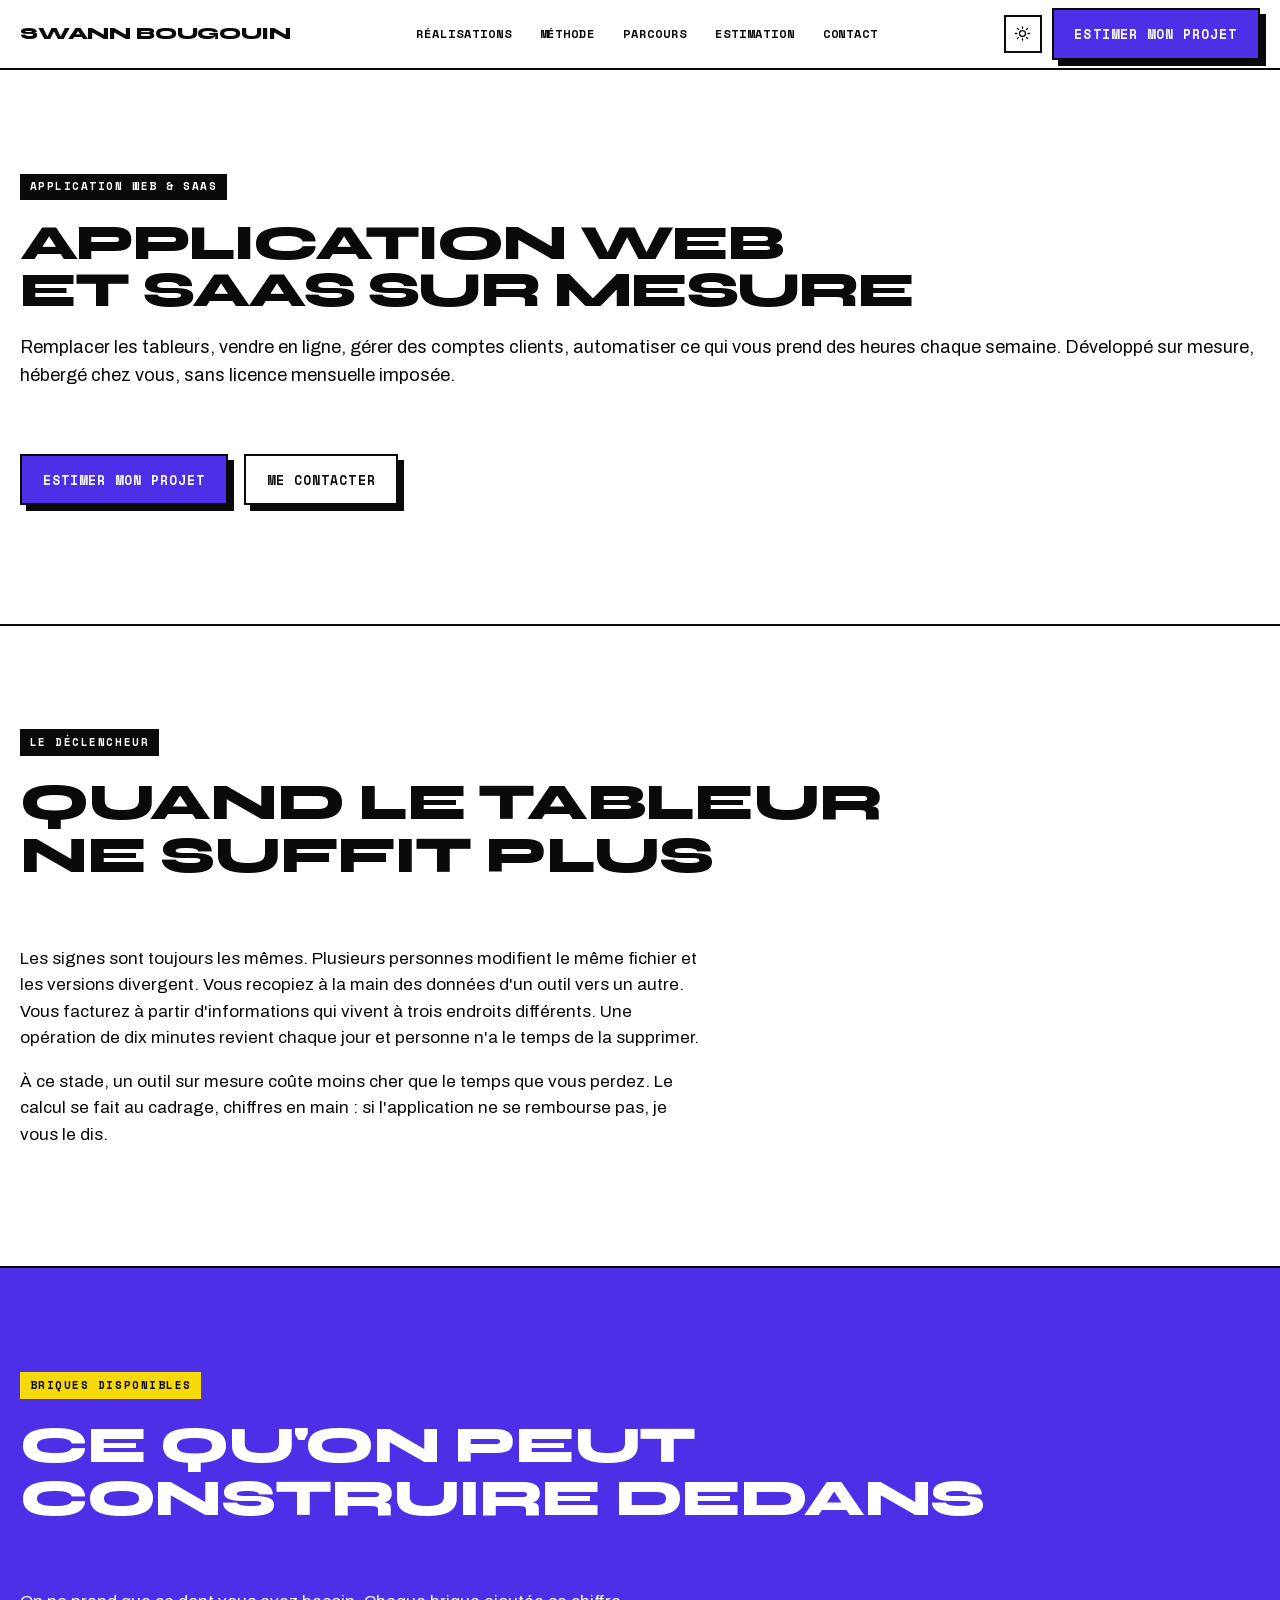
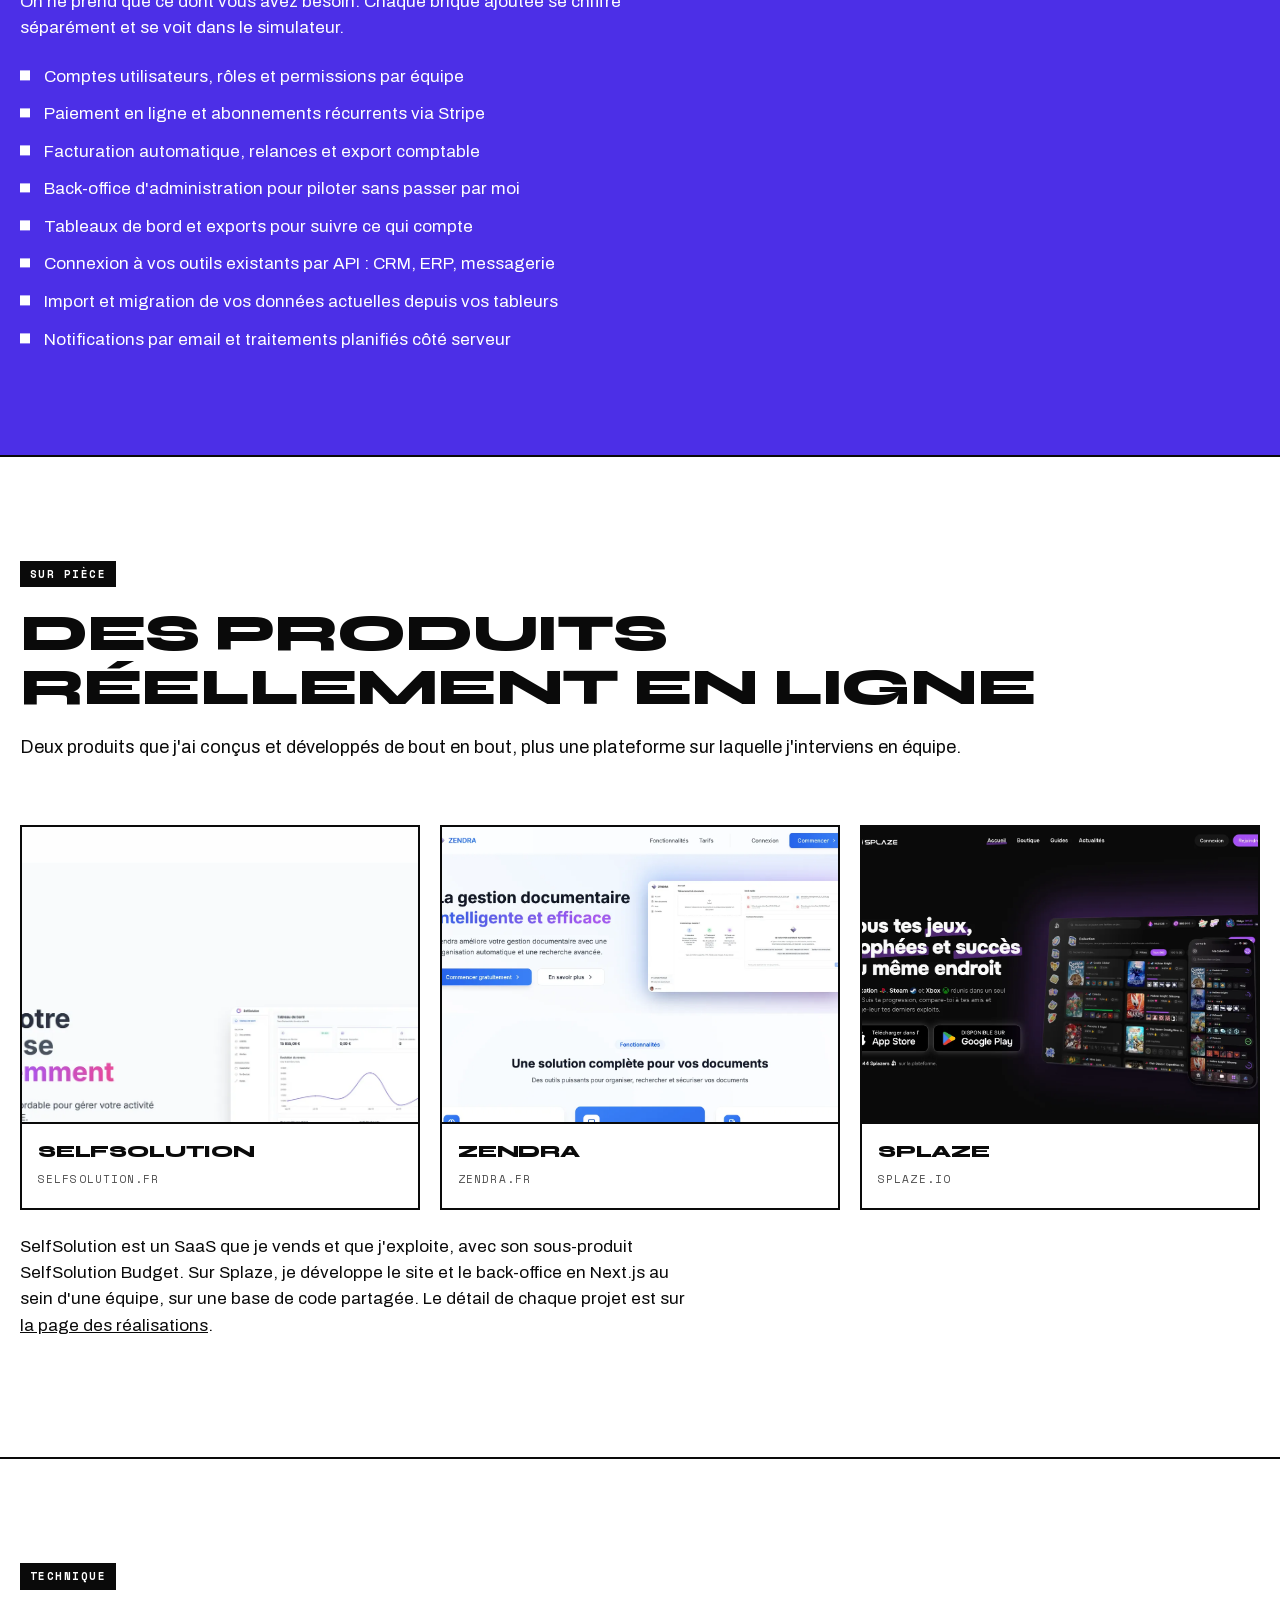
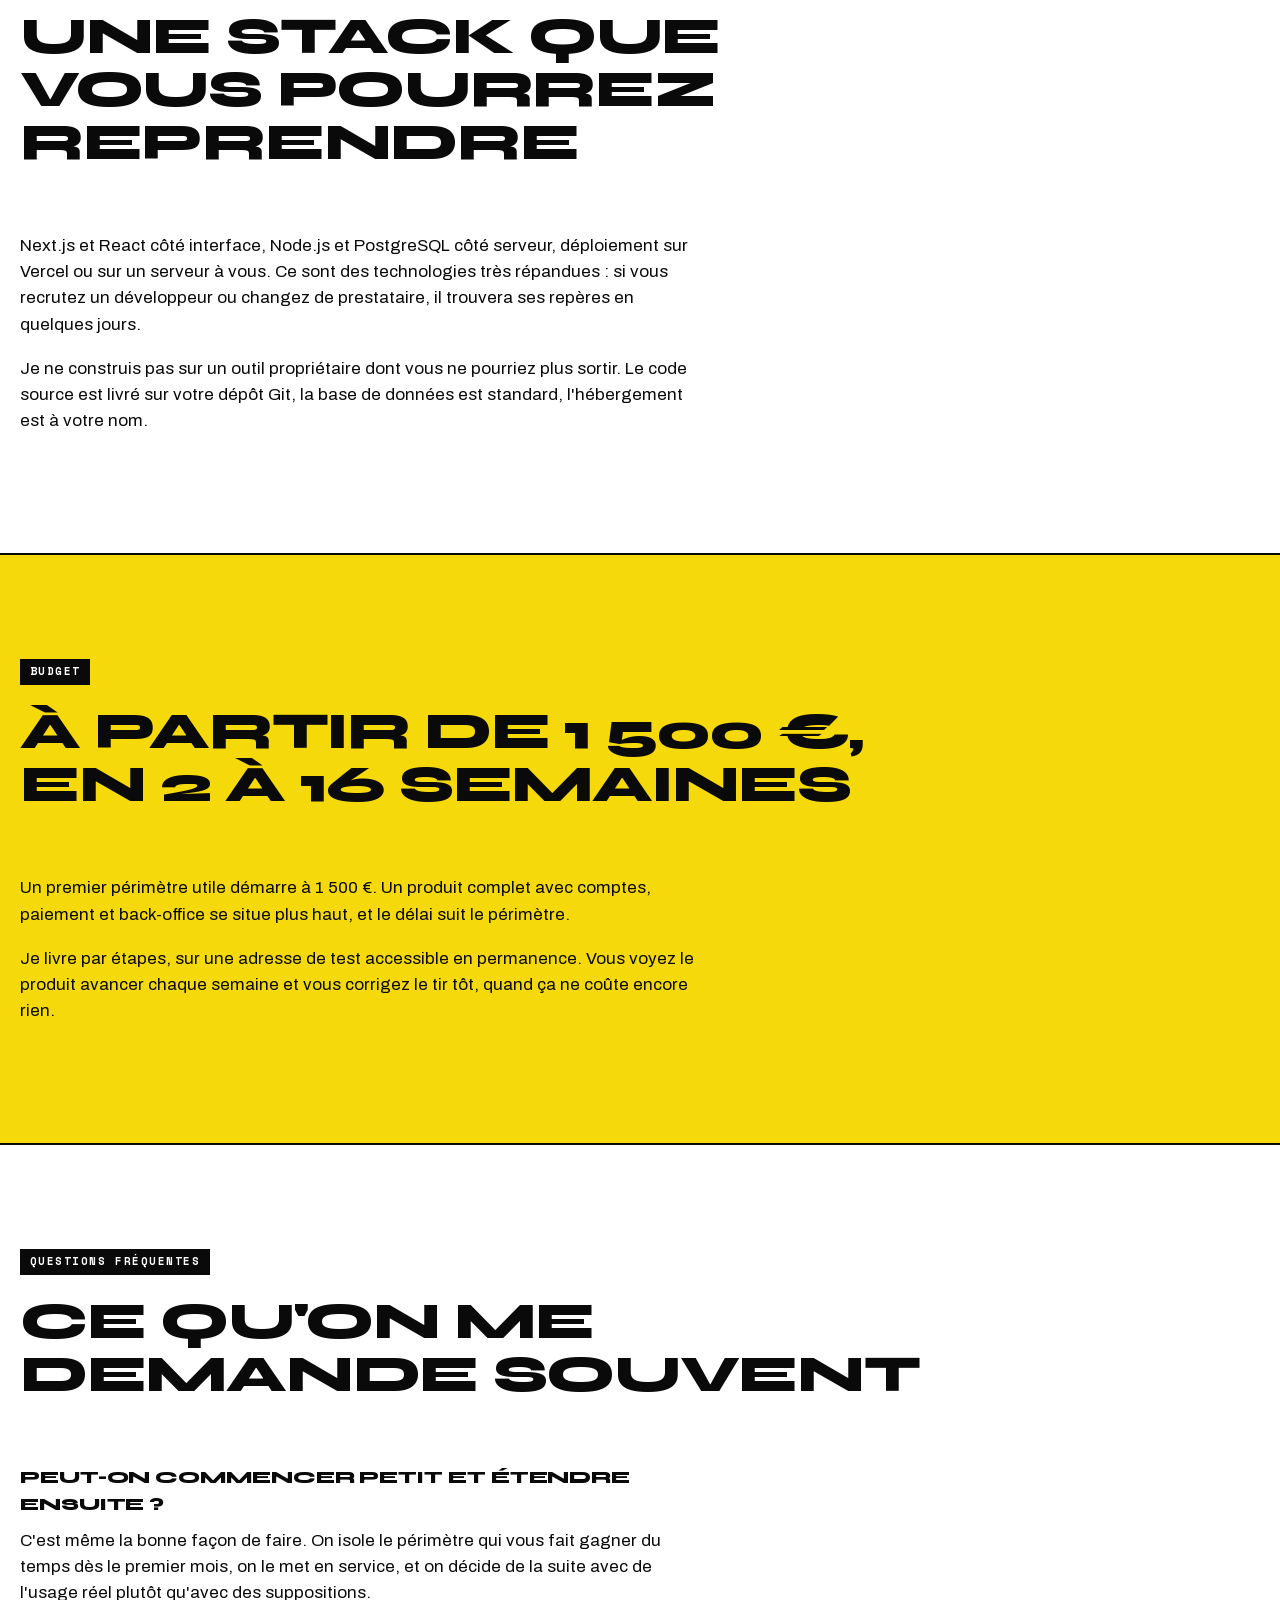
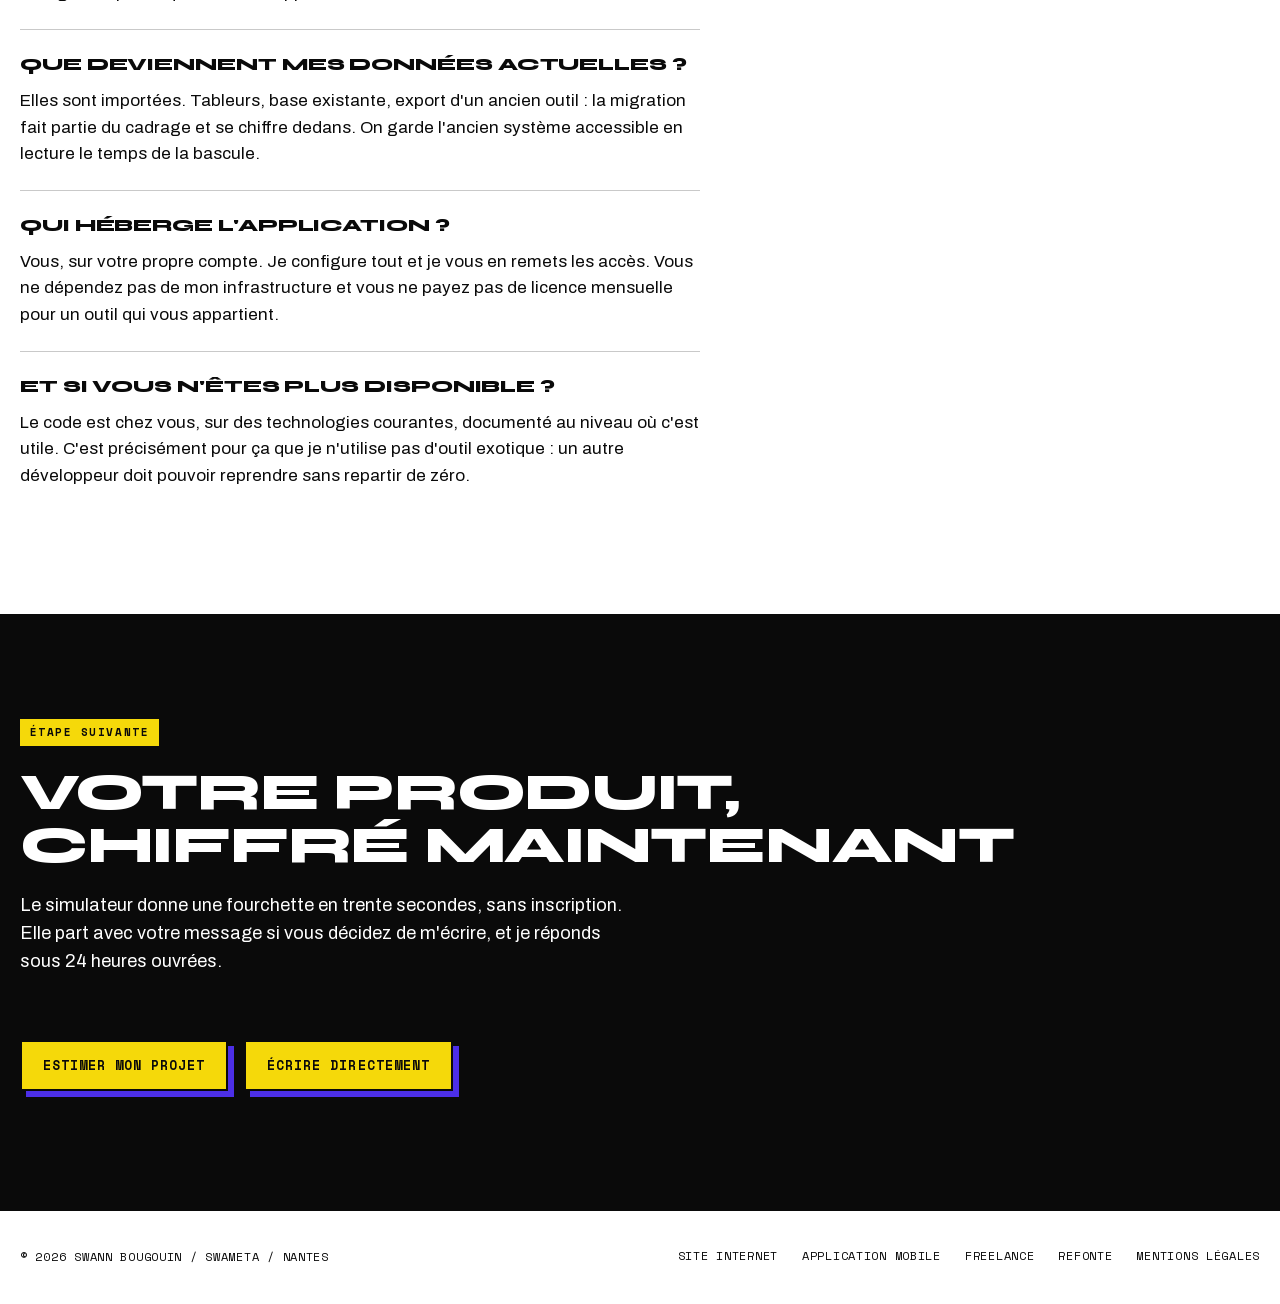
==== creation-application-web-saas.html @ 540d70e3 "Mesure des conversions et pages d'entree par intention Mesure : evenements GA4 sur le simulateur (es" ====
<!DOCTYPE html>
<html lang="fr">
  <head>
<!-- Fichier genere par tools/build-pages.mjs : editez le script, pas ce fichier. -->
    <meta charset="UTF-8" />
    <meta name="viewport" content="width=device-width, initial-scale=1" />
    <title>Création d'application web et SaaS sur mesure | Swann Bougouin</title>
    <meta name="description" content="Développement d'applications web et de produits SaaS sur mesure : comptes clients, paiement, back-office, automatisations. Développeur indépendant à Nantes." />
    <link rel="canonical" href="https://swannbougou.in/creation-application-web-saas.html" />
    <link rel="icon" href="assets/img/logo.png" />
    <link rel="apple-touch-icon" href="assets/img/apple-touch-icon.png" />
    <meta name="theme-color" content="#ffffff" media="(prefers-color-scheme: light)" />
    <meta name="theme-color" content="#0a0a0a" media="(prefers-color-scheme: dark)" />

    <meta property="og:type" content="website" />
    <meta property="og:locale" content="fr_FR" />
    <meta property="og:site_name" content="Swann Bougouin" />
    <meta property="og:title" content="Création d'application web et SaaS sur mesure | Swann Bougouin" />
    <meta property="og:description" content="Développement d'applications web et de produits SaaS sur mesure : comptes clients, paiement, back-office, automatisations. Développeur indépendant à Nantes." />
    <meta property="og:url" content="https://swannbougou.in/creation-application-web-saas.html" />
    <meta property="og:image" content="https://swannbougou.in/assets/img/cover.png" />
    <meta name="twitter:card" content="summary_large_image" />

    <script type="application/ld+json">
      {
        "@context": "https://schema.org",
        "@graph": [
          {
            "@type": "BreadcrumbList",
            "itemListElement": [
              { "@type": "ListItem", "position": 1, "name": "Accueil", "item": "https://swannbougou.in/" },
              { "@type": "ListItem", "position": 2, "name": "Création d'application web et SaaS", "item": "https://swannbougou.in/creation-application-web-saas.html" }
            ]
          },
          {
            "@type": "Service",
            "name": "Développement d'application web et SaaS",
            "description": "Développement d'applications web et de produits SaaS sur mesure : comptes clients, paiement, back-office, automatisations. Développeur indépendant à Nantes.",
            "serviceType": "Développement d'application web",
            "url": "https://swannbougou.in/creation-application-web-saas.html",
            "areaServed": ["France"],
            "provider": {
              "@type": "ProfessionalService",
              "name": "Swameta",
              "alternateName": "Swann Bougouin",
              "url": "https://swannbougou.in/",
              "email": "contact@swameta.fr",
              "telephone": "+33602221182",
              "address": { "@type": "PostalAddress", "addressLocality": "Nantes", "addressCountry": "FR" }
            }
          }
        ]
      }
    </script>

    <script>
      // Applique le theme avant le premier rendu pour eviter le flash.
      (function () {
        try {
          var t = localStorage.getItem("theme");
          if (t === "light" || t === "dark")
            document.documentElement.setAttribute("data-theme", t);
        } catch (e) {}
      })();
    </script>

    <link rel="preload" as="font" type="font/woff2"
      href="assets/fonts/web/syne-400_800.woff2" crossorigin />
    <link rel="preload" as="font" type="font/woff2"
      href="assets/fonts/web/archivo-400_700.woff2" crossorigin />
    <link rel="stylesheet" href="assets/css/style.css" />

    <script async src="https://www.googletagmanager.com/gtag/js?id=G-J2QM7C3N3S"></script>
    <script>
      window.dataLayer = window.dataLayer || [];
      function gtag() { dataLayer.push(arguments); }
      gtag("js", new Date());
      gtag("config", "G-J2QM7C3N3S");
    </script>
  </head>

  <body id="top">
    <a href="#contenu" class="sr">Aller au contenu</a>

    <header class="nav" id="nav">
      <div class="nav-inner">
        <a class="brand" href="/">Swann Bougouin</a>

        <nav aria-label="Principale">
          <ul class="nav-links">
            <li><a href="/#travaux">Réalisations</a></li>
            <li><a href="/#methode">Méthode</a></li>
            <li><a href="/#parcours">Parcours</a></li>
            <li><a href="/#estimation">Estimation</a></li>
            <li><a href="/#contact">Contact</a></li>
          </ul>
        </nav>

        <div class="nav-tools">
          <button class="icon-btn theme-toggle" id="theme-toggle" type="button" aria-label="Changer de thème">
            <svg class="sun" viewBox="0 0 24 24" fill="none" stroke="currentColor" stroke-width="1.8" stroke-linecap="round" aria-hidden="true">
              <circle cx="12" cy="12" r="4.2" />
              <path d="M12 2.6v2.2M12 19.2v2.2M4.2 12H2M22 12h-2.2M6.3 6.3 4.8 4.8M19.2 19.2l-1.5-1.5M17.7 6.3l1.5-1.5M4.8 19.2l1.5-1.5" />
            </svg>
            <svg class="moon" viewBox="0 0 24 24" fill="none" stroke="currentColor" stroke-width="1.8" stroke-linecap="round" stroke-linejoin="round" aria-hidden="true">
              <path d="M20.5 14.3A8.5 8.5 0 1 1 9.7 3.5a6.8 6.8 0 0 0 10.8 10.8Z" />
            </svg>
          </button>
          <a class="btn btn-solid" href="/#estimation">Estimer mon projet</a>
        </div>
      </div>
    </header>

    <main id="contenu">
      <section class="band">
        <div class="shell svc">
          <div class="head" data-reveal>
            <span class="kicker">Application web & SaaS</span>
            <h1>Application web <br class='br-lg' />et SaaS sur mesure</h1>
            <p class="lede">Remplacer les tableurs, vendre en ligne, gérer des comptes clients, automatiser ce qui vous prend des heures chaque semaine. Développé sur mesure, hébergé chez vous, sans licence mensuelle imposée.</p>
          </div>
          <p class="legal-back" data-reveal>
            <a class="btn btn-solid" href="/#estimation">Estimer mon projet</a>
            <a class="btn" href="/#contact">Me contacter</a>
          </p>
        </div>
      </section>

      <section class="band">
        <div class="shell svc">
          <div class="head" data-reveal>
            <span class="kicker">Le déclencheur</span>
            <h2>Quand le tableur <br class='br-lg' />ne suffit plus</h2>
          </div>
          <div data-reveal>
            <p>
              Les signes sont toujours les mêmes. Plusieurs personnes modifient
              le même fichier et les versions divergent. Vous recopiez à la
              main des données d'un outil vers un autre. Vous facturez à partir
              d'informations qui vivent à trois endroits différents. Une
              opération de dix minutes revient chaque jour et personne n'a le
              temps de la supprimer.
            </p>
            <p>
              À ce stade, un outil sur mesure coûte moins cher que le temps que
              vous perdez. Le calcul se fait au cadrage, chiffres en main : si
              l'application ne se rembourse pas, je vous le dis.
            </p>
          </div>
        </div>
      </section>

      <section class="band on-violet">
        <div class="shell svc">
          <div class="head" data-reveal>
            <span class="kicker">Briques disponibles</span>
            <h2>Ce qu'on peut <br class='br-lg' />construire dedans</h2>
          </div>
          <div data-reveal>
            <p>
              On ne prend que ce dont vous avez besoin. Chaque brique ajoutée se
              chiffre séparément et se voit dans le simulateur.
            </p>
            <ul class="marks">
              <li>Comptes utilisateurs, rôles et permissions par équipe</li>
              <li>Paiement en ligne et abonnements récurrents via Stripe</li>
              <li>Facturation automatique, relances et export comptable</li>
              <li>Back-office d'administration pour piloter sans passer par moi</li>
              <li>Tableaux de bord et exports pour suivre ce qui compte</li>
              <li>Connexion à vos outils existants par API : CRM, ERP, messagerie</li>
              <li>Import et migration de vos données actuelles depuis vos tableurs</li>
              <li>Notifications par email et traitements planifiés côté serveur</li>
            </ul>
          </div>
        </div>
      </section>

      <section class="band">
        <div class="shell svc">
          <div class="head" data-reveal>
            <span class="kicker">Sur pièce</span>
            <h2>Des produits <br class='br-lg' />réellement en ligne</h2>
            <p class="lede">Deux produits que j'ai conçus et développés de bout en bout, plus une plateforme sur laquelle j'interviens en équipe.</p>
          </div>
          <div data-reveal>
            <div class="sites">
              <a class="site" href="https://selfsolution.fr/" target="_blank" rel="noopener">
                <img src="assets/img/selfsolution.webp" alt="Page d'accueil de SelfSolution" width="800" height="600" loading="lazy" decoding="async" />
                <div class="site-body"><strong>SelfSolution</strong><span>selfsolution.fr</span></div>
              </a>
              <a class="site" href="https://zendra.fr/" target="_blank" rel="noopener">
                <img src="assets/img/zendra.webp" alt="Page d'accueil de Zendra" width="800" height="600" loading="lazy" decoding="async" />
                <div class="site-body"><strong>Zendra</strong><span>zendra.fr</span></div>
              </a>
              <a class="site" href="https://splaze.io/" target="_blank" rel="noopener">
                <img src="assets/img/splaze.webp" alt="Page d'accueil de Splaze" width="800" height="600" loading="lazy" decoding="async" />
                <div class="site-body"><strong>Splaze</strong><span>splaze.io</span></div>
              </a>
            </div>
            <p style="margin-top:1.5rem">
              SelfSolution est un SaaS que je vends et que j'exploite, avec son
              sous-produit SelfSolution Budget. Sur Splaze, je développe le site
              et le back-office en Next.js au sein d'une équipe, sur une base de
              code partagée. Le détail de chaque projet est sur
              <a href="/#travaux">la page des réalisations</a>.
            </p>
          </div>
        </div>
      </section>

      <section class="band">
        <div class="shell svc">
          <div class="head" data-reveal>
            <span class="kicker">Technique</span>
            <h2>Une stack que <br class='br-lg' />vous pourrez reprendre</h2>
          </div>
          <div data-reveal>
            <p>
              Next.js et React côté interface, Node.js et PostgreSQL côté
              serveur, déploiement sur Vercel ou sur un serveur à vous. Ce sont
              des technologies très répandues : si vous recrutez un développeur
              ou changez de prestataire, il trouvera ses repères en quelques
              jours.
            </p>
            <p>
              Je ne construis pas sur un outil propriétaire dont vous ne pourriez
              plus sortir. Le code source est livré sur votre dépôt Git, la base
              de données est standard, l'hébergement est à votre nom.
            </p>
          </div>
        </div>
      </section>

      <section class="band on-jaune">
        <div class="shell svc">
          <div class="head" data-reveal>
            <span class="kicker">Budget</span>
            <h2>À partir de 1 500 €, <br class='br-lg' />en 2 à 16 semaines</h2>
          </div>
          <div data-reveal>
            <p>
              Un premier périmètre utile démarre à 1 500 €. Un produit complet
              avec comptes, paiement et back-office se situe plus haut, et le
              délai suit le périmètre.
            </p>
            <p>
              Je livre par étapes, sur une adresse de test accessible en
              permanence. Vous voyez le produit avancer chaque semaine et vous
              corrigez le tir tôt, quand ça ne coûte encore rien.
            </p>
          </div>
        </div>
      </section>

      <section class="band">
        <div class="shell svc">
          <div class="head" data-reveal>
            <span class="kicker">Questions fréquentes</span>
            <h2>Ce qu'on me <br class='br-lg' />demande souvent</h2>
          </div>
          <div data-reveal>
            <dl class="faq">
              <div><dt>Peut-on commencer petit et étendre ensuite ?</dt><dd>C'est même la bonne façon de faire. On isole le périmètre qui vous fait gagner du temps dès le premier mois, on le met en service, et on décide de la suite avec de l'usage réel plutôt qu'avec des suppositions.</dd></div>
              <div><dt>Que deviennent mes données actuelles ?</dt><dd>Elles sont importées. Tableurs, base existante, export d'un ancien outil : la migration fait partie du cadrage et se chiffre dedans. On garde l'ancien système accessible en lecture le temps de la bascule.</dd></div>
              <div><dt>Qui héberge l'application ?</dt><dd>Vous, sur votre propre compte. Je configure tout et je vous en remets les accès. Vous ne dépendez pas de mon infrastructure et vous ne payez pas de licence mensuelle pour un outil qui vous appartient.</dd></div>
              <div><dt>Et si vous n'êtes plus disponible ?</dt><dd>Le code est chez vous, sur des technologies courantes, documenté au niveau où c'est utile. C'est précisément pour ça que je n'utilise pas d'outil exotique : un autre développeur doit pouvoir reprendre sans repartir de zéro.</dd></div>
            </dl>
          </div>
        </div>
      </section>

      <section class="band on-ink">
        <div class="shell">
          <div class="head" data-reveal>
            <span class="kicker">Étape suivante</span>
            <h2>Votre produit, <br class='br-lg' />chiffré maintenant</h2>
            <p class="lede">
              Le simulateur donne une fourchette en trente secondes, sans
              inscription. Elle part avec votre message si vous décidez de
              m'écrire, et je réponds sous 24 heures ouvrées.
            </p>
          </div>
          <p class="legal-back">
            <a class="btn btn-solid" href="/#estimation">Estimer mon projet</a>
            <a class="btn" href="/#contact">Écrire directement</a>
          </p>
        </div>
      </section>
    </main>

    <footer class="foot">
      <div class="shell foot-inner">
        <span>&copy; <span id="year">2026</span> Swann Bougouin / Swameta / Nantes</span>
        <nav aria-label="Pied de page">
          <a href="/creation-site-internet-nantes.html">Site internet</a>
          <a href="/developpeur-application-mobile.html">Application mobile</a>
          <a href="/developpeur-web-freelance-nantes.html">Freelance</a>
          <a href="/refonte-site-internet.html">Refonte</a>
          <a href="/mentions-legales.html">Mentions légales</a>
        </nav>
      </div>
    </footer>

    <script src="assets/js/app.js" defer></script>
  </body>
</html>
---- assets/css/style.css ----
/* =================================================================
   Swann Bougouin - feuille de style unique.
   Brutalisme editorial : blocs de couleur pleine largeur, bordures
   franches, ombres portees dures, aucune degradation.
   ================================================================= */

/* ---------- Fontes ---------- */
@font-face {
  font-family: "Syne";
  src: url("../fonts/web/syne-400_800.woff2") format("woff2-variations");
  font-weight: 400 800;
  font-style: normal;
  font-display: swap;
}
@font-face {
  font-family: "Archivo";
  src: url("../fonts/web/archivo-400_700.woff2") format("woff2-variations");
  font-weight: 400 700;
  font-style: normal;
  font-display: swap;
}
@font-face {
  font-family: "Space Mono";
  src: url("../fonts/web/spacemono-400.woff2") format("woff2");
  font-weight: 400;
  font-style: normal;
  font-display: swap;
}
@font-face {
  font-family: "Space Mono";
  src: url("../fonts/web/spacemono-700.woff2") format("woff2");
  font-weight: 700;
  font-style: normal;
  font-display: swap;
}

/* ---------- Jetons ---------- */
:root {
  --display: "Syne", "Arial Black", Impact, sans-serif;
  --body: "Archivo", -apple-system, "Segoe UI", Arial, sans-serif;
  --mono: "Space Mono", ui-monospace, Menlo, monospace;

  --paper: #ffffff;
  --ink: #0a0a0a;
  --muted: #4a4a4a;
  --violet: #4c2fe7;
  --violet-ink: #ffffff;
  --jaune: #f5d90a;
  --jaune-ink: #0a0a0a;

  --rule: 2px;
  --rule-thick: 3px;
  --shell: min(1240px, 100% - 2.5rem);
  --band: clamp(4rem, 8vw, 7rem);
  --drop: 6px;
}

:root[data-theme="dark"],
:root:not([data-theme="light"]) {
  color-scheme: light;
}

@media (prefers-color-scheme: dark) {
  :root:not([data-theme="light"]) {
    --paper: #0a0a0a;
    --ink: #f7f7f5;
    --muted: #a6a6a2;
    --violet: #6d51ff;
    --jaune: #f5d90a;
    color-scheme: dark;
  }
}
:root[data-theme="dark"] {
  --paper: #0a0a0a;
  --ink: #f7f7f5;
  --muted: #a6a6a2;
  --violet: #6d51ff;
  --jaune: #f5d90a;
  color-scheme: dark;
}

/* ---------- Base ---------- */
*, *::before, *::after { box-sizing: border-box; }

html { scroll-behavior: smooth; scroll-padding-top: 5rem; }

body {
  margin: 0;
  background: var(--paper);
  color: var(--ink);
  font-family: var(--body);
  font-size: 1.0625rem;
  line-height: 1.55;
  -webkit-font-smoothing: antialiased;
  overflow-x: hidden;
}

h1, h2, h3 {
  font-family: var(--display);
  font-weight: 800;
  text-transform: uppercase;
  margin: 0;
  letter-spacing: -0.025em;
  line-height: 0.94;
  text-wrap: balance;
}
h1 { font-size: clamp(2.125rem, 0.6rem + 4.2vw, 3.875rem); line-height: 0.94; letter-spacing: -0.035em; }
h2 { font-size: clamp(1.375rem, 0.96rem + 2.96vw, 3.25rem); line-height: 1.02; }
h3 { font-size: clamp(1.375rem, 1.05rem + 1.3vw, 1.875rem); letter-spacing: -0.02em; }

p { margin: 0 0 1rem; }
img { display: block; max-width: 100%; height: auto; }
a { color: inherit; }

::selection { background: var(--jaune); color: #0a0a0a; }

:focus-visible { outline: var(--rule-thick) solid var(--violet); outline-offset: 3px; }

.sr {
  position: absolute; width: 1px; height: 1px;
  margin: -1px; overflow: hidden; clip-path: inset(50%);
}

.shell { width: var(--shell); margin-inline: auto; }
.band { padding-block: var(--band); border-bottom: var(--rule) solid var(--ink); }

/* Blocs de couleur pleine largeur */
.on-violet { background: var(--violet); color: #ffffff; }
.on-violet .kicker { background: var(--jaune); color: #0a0a0a; }
.on-jaune { background: var(--jaune); color: #0a0a0a; }
.on-ink { background: var(--ink); color: var(--paper); }
.on-ink .kicker { background: var(--jaune); color: #0a0a0a; }

.kicker {
  display: inline-block;
  font-family: var(--mono);
  font-weight: 700;
  font-size: 0.6875rem;
  letter-spacing: 0.14em;
  text-transform: uppercase;
  background: var(--ink);
  color: var(--paper);
  padding: 0.3rem 0.6rem;
  margin-bottom: 1.25rem;
}

.lede { max-width: 56ch; font-size: 1.125rem; margin: 1.25rem 0 1rem; }
.head { margin-bottom: clamp(2.5rem, 5vw, 4rem); }

/* ---------- Navigation ---------- */
.nav {
  position: sticky;
  top: 0;
  z-index: 60;
  background: var(--paper);
  border-bottom: var(--rule) solid var(--ink);
}
.nav-inner {
  width: var(--shell);
  margin-inline: auto;
  display: flex;
  align-items: center;
  justify-content: space-between;
  gap: 1.5rem;
  height: 4.25rem;
}
.brand {
  font-family: var(--display);
  font-weight: 800;
  font-size: 1.0625rem;
  text-transform: uppercase;
  letter-spacing: -0.01em;
  text-decoration: none;
}
.nav-links {
  display: flex;
  align-items: center;
  gap: 1.75rem;
  list-style: none;
  margin: 0;
  padding: 0;
  font-family: var(--mono);
  font-size: 0.75rem;
  font-weight: 700;
  letter-spacing: 0.08em;
  text-transform: uppercase;
}
.nav-links a { text-decoration: none; padding-block: 0.35rem; border-bottom: var(--rule) solid transparent; }
.nav-links a:hover { border-bottom-color: var(--violet); }
.nav-tools { display: flex; align-items: center; gap: 0.6rem; }

.icon-btn {
  display: inline-grid;
  place-items: center;
  width: 2.4rem;
  height: 2.4rem;
  background: var(--paper);
  color: inherit;
  border: var(--rule) solid var(--ink);
  cursor: pointer;
  padding: 0;
}
.icon-btn:hover { background: var(--jaune); color: #0a0a0a; }
.icon-btn svg { width: 17px; height: 17px; }
.theme-toggle .moon { display: none; }
@media (prefers-color-scheme: dark) {
  :root:not([data-theme="light"]) .theme-toggle .sun { display: none; }
  :root:not([data-theme="light"]) .theme-toggle .moon { display: block; }
}
:root[data-theme="dark"] .theme-toggle .sun { display: none; }
:root[data-theme="dark"] .theme-toggle .moon { display: block; }
:root[data-theme="light"] .theme-toggle .sun { display: block; }
:root[data-theme="light"] .theme-toggle .moon { display: none; }

.nav-burger { display: none; }
.nav-drawer { display: none; }

@media (max-width: 940px) {
  .nav-links { display: none; }
  /* Le conteneur vide continuerait a consommer un gap dans la barre. */
  .nav-inner > nav { display: none; }
  .nav-burger { display: inline-grid; }
  .nav-drawer {
    display: grid;
    grid-template-columns: minmax(0, 1fr);
    background: var(--paper);
    border-bottom: var(--rule) solid var(--ink);
    max-height: 0;
    overflow: hidden;
    transition: max-height 0.28s ease;
  }
  .nav-drawer[data-open] { max-height: 22rem; }
  .nav-drawer a {
    font-family: var(--display);
    font-weight: 800;
    text-transform: uppercase;
    font-size: 1.5rem;
    text-decoration: none;
    padding: 0.85rem 1.25rem;
    border-top: var(--rule) solid var(--ink);
  }
  .nav-drawer a:hover { background: var(--jaune); color: #0a0a0a; }
}

@media (max-width: 700px) {
  /* Le lien Estimation vit dans le tiroir : le CTA deborderait la barre. */
  .nav-tools .btn { display: none; }
  .nav-inner { gap: 0.75rem; }
  .brand { font-size: 0.875rem; letter-spacing: 0; white-space: nowrap; }
}

@media (max-width: 400px) {
  .brand { font-size: 0.8125rem; }
  .icon-btn { width: 2.25rem; height: 2.25rem; }
  .nav-drawer a { font-size: 1.25rem; padding-inline: 1rem; }
}

/* Sous 345px la gouttiere standard mange trop de largeur utile. */
@media (max-width: 344px) {
  :root { --shell: min(1240px, 100% - 1.5rem); }
  .brand { font-size: 0.75rem; letter-spacing: -0.02em; }
}

/* ---------- Boutons ---------- */
.btn {
  display: inline-flex;
  align-items: center;
  gap: 0.55rem;
  font-family: var(--mono);
  font-weight: 700;
  font-size: 0.8125rem;
  letter-spacing: 0.08em;
  text-transform: uppercase;
  text-decoration: none;
  padding: 0.85rem 1.3rem;
  border: var(--rule) solid var(--ink);
  background: var(--paper);
  color: var(--ink);
  cursor: pointer;
  box-shadow: var(--drop) var(--drop) 0 var(--ink);
  transition: transform 0.12s ease, box-shadow 0.12s ease, background 0.12s ease, color 0.12s ease;
}
.btn:hover { transform: translate(3px, 3px); box-shadow: 3px 3px 0 var(--ink); }
.btn:active { transform: translate(var(--drop), var(--drop)); box-shadow: 0 0 0 var(--ink); }
.btn[disabled] { opacity: 0.55; cursor: not-allowed; transform: none; }
.btn-solid { background: var(--violet); color: #ffffff; }
.btn-solid:hover { background: var(--jaune); color: #0a0a0a; }
.btn-flat { box-shadow: none; }
.btn-flat:hover { transform: none; box-shadow: none; background: var(--jaune); color: #0a0a0a; }

.on-violet .btn, .on-ink .btn { border-color: currentColor; box-shadow: var(--drop) var(--drop) 0 var(--jaune); }
.on-violet .btn { background: #ffffff; color: #0a0a0a; }
.on-ink .btn { background: var(--jaune); color: #0a0a0a; box-shadow: var(--drop) var(--drop) 0 var(--violet); }
.on-jaune .btn { box-shadow: var(--drop) var(--drop) 0 #0a0a0a; border-color: #0a0a0a; }

/* ---------- Accroche ---------- */
.hero { padding-block: clamp(2.5rem, 4.5vw, 4rem) 0; border-bottom: var(--rule) solid var(--ink); }
.hero-grid {
  display: grid;
  grid-template-columns: minmax(0, 1fr) minmax(0, 360px);
  gap: clamp(2rem, 4vw, 3.25rem);
  align-items: center;
  padding-bottom: clamp(3rem, 6vw, 5rem);
}
.hero h1 { text-wrap: normal; font-size: clamp(1.75rem, 1.44rem + 2.17vw, 3.125rem); }
.hero h1 span { display: block; }
.hero h1 .accent { color: var(--violet); }
.hero-p { max-width: 46ch; margin: 1.75rem 0 2rem; font-size: 1.1875rem; }
.hero-cta { display: flex; flex-wrap: wrap; gap: 1rem 1.25rem; }

.hero-photo {
  border: var(--rule-thick) solid var(--ink);
  box-shadow: calc(var(--drop) * 2) calc(var(--drop) * 2) 0 var(--violet);
  background: var(--jaune);
}
.hero-photo img { width: 100%; aspect-ratio: 4 / 5; object-fit: cover; object-position: top center; filter: grayscale(1) contrast(1.08); }

.facts {
  border-top: var(--rule) solid var(--ink);
  display: grid;
  grid-template-columns: repeat(3, minmax(0, 1fr));
}
.facts li {
  list-style: none;
  padding: 1.5rem clamp(1rem, 2vw, 1.75rem);
  border-left: var(--rule) solid var(--ink);
  font-size: 0.9375rem;
}
.facts li:first-child { border-left: 0; padding-left: 0; }
.facts strong {
  display: block;
  font-family: var(--display);
  font-weight: 800;
  text-transform: uppercase;
  font-size: 1.0625rem;
  letter-spacing: -0.01em;
  margin-bottom: 0.35rem;
}
.facts-wrap { width: var(--shell); margin-inline: auto; }

@media (max-width: 900px) {
  .hero-grid { grid-template-columns: 1fr; align-items: start; }
  .hero-photo { max-width: 20rem; }
  .facts { grid-template-columns: 1fr; }
  .facts li { border-left: 0; border-top: var(--rule) solid var(--ink); padding-left: 0; }
  .facts li:first-child { border-top: 0; }
}

/* ---------- Bandeau defilant ---------- */
.marquee {
  background: var(--ink);
  color: var(--paper);
  border-bottom: var(--rule) solid var(--ink);
  overflow: hidden;
  padding-block: 0.85rem;
}
.marquee-track {
  display: flex;
  width: max-content;
  animation: slide 34s linear infinite;
}
.marquee span {
  font-family: var(--display);
  font-weight: 800;
  text-transform: uppercase;
  font-size: 1.25rem;
  letter-spacing: -0.01em;
  padding-inline: 1.25rem;
  white-space: nowrap;
}
.marquee span:nth-child(even) { color: var(--jaune); }
@keyframes slide { to { transform: translateX(-50%); } }
.marquee:hover .marquee-track { animation-play-state: paused; }

/* ---------- Offres ---------- */
.offers { display: grid; grid-template-columns: repeat(auto-fit, minmax(270px, 1fr)); gap: 1.5rem; }
.offer {
  border: var(--rule) solid var(--ink);
  background: var(--paper);
  color: var(--ink);
  padding: 1.75rem 1.5rem 1.5rem;
  display: flex;
  flex-direction: column;
  /* Le titre se dimensionne sur la carte, pas sur la fenetre :
     "APPLICATION" est un mot insecable qui deborderait sinon. */
  container-type: inline-size;
  transition: background 0.15s ease, color 0.15s ease, transform 0.15s ease, box-shadow 0.15s ease;
}
.offer:hover { background: var(--violet); color: #ffffff; transform: translate(-4px, -4px); box-shadow: 8px 8px 0 var(--ink); }
.offer:hover .offer-price small { color: inherit; opacity: 0.8; }
.offer h3 { margin-bottom: 0.9rem; font-size: clamp(1.125rem, 7.2cqi, 1.875rem); }
.offer > p:not(.offer-price) { flex: 1; font-size: 0.9375rem; }
.offer-price {
  flex: 0 0 auto;
  margin-top: auto;
  text-transform: uppercase;
  font-family: var(--display);
  font-weight: 800;
  font-size: 1.5rem;
  letter-spacing: -0.02em;
  margin: 0.75rem 0 0;
  padding-top: 1rem;
  border-top: var(--rule) solid currentColor;
}
.offer-more {
  align-self: start;
  margin-top: 1rem;
  font-family: var(--mono);
  font-size: 0.6875rem;
  font-weight: 700;
  letter-spacing: 0.1em;
  text-transform: uppercase;
  color: inherit;
  text-decoration: none;
  border-bottom: var(--rule) solid currentColor;
  padding-bottom: 0.2rem;
}
.offer-price small { display: block; font-family: var(--mono); font-size: 0.75rem; font-weight: 400; letter-spacing: 0.05em; color: var(--muted); margin-top: 0.3rem; }

/* ---------- Realisations ---------- */
.case {
  display: grid;
  grid-template-columns: minmax(0, 1fr) minmax(0, 1.05fr);
  gap: clamp(2rem, 5vw, 4rem);
  align-items: center;
  padding-block: clamp(2.5rem, 5vw, 4rem);
  border-top: var(--rule) solid var(--ink);
}
.case:nth-of-type(even) > div:last-child { order: -1; }
.case-label {
  display: inline-block;
  font-family: var(--mono);
  font-weight: 700;
  font-size: 0.6875rem;
  letter-spacing: 0.14em;
  text-transform: uppercase;
  background: var(--jaune);
  color: #0a0a0a;
  padding: 0.3rem 0.6rem;
  margin-bottom: 1.1rem;
}
.case h3 { margin-bottom: 1rem; }
.case p { max-width: 52ch; font-size: 0.9375rem; }
.case-tech {
  font-family: var(--mono);
  font-size: 0.75rem;
  letter-spacing: 0.05em;
  color: var(--muted);
  border-top: var(--rule) solid var(--ink);
  padding-top: 0.9rem;
  margin: 1.5rem 0 1.25rem;
}
.case-link {
  display: inline-flex;
  align-items: center;
  gap: 0.5rem;
  font-family: var(--mono);
  font-weight: 700;
  font-size: 0.8125rem;
  letter-spacing: 0.06em;
  text-transform: uppercase;
  text-decoration: none;
  border-bottom: var(--rule-thick) solid var(--violet);
  padding-bottom: 0.15rem;
}
.case-link:hover { background: var(--violet); color: #ffffff; border-bottom-color: var(--ink); }
.case-shot { border: var(--rule-thick) solid var(--ink); box-shadow: var(--drop) var(--drop) 0 var(--violet); background: var(--paper); }
.case-shot img { aspect-ratio: 16 / 10; object-fit: cover; object-position: top center; width: 100%; }
.case-shot-duo img { aspect-ratio: 16 / 7.6; }
.case-shot-duo img + img { border-top: var(--rule) solid var(--ink); }
.case:nth-of-type(even) .case-shot { box-shadow: calc(var(--drop) * -1) var(--drop) 0 var(--jaune); }

@media (max-width: 900px) {
  .case { grid-template-columns: 1fr; }
  .case > div:last-child, .case:nth-of-type(even) > div:last-child { order: -1; }
}

/* ---------- Petits sites ---------- */
.sites { display: grid; grid-template-columns: repeat(auto-fit, minmax(230px, 1fr)); gap: 1.25rem; }
.site { display: block; color: inherit; text-decoration: none; border: var(--rule) solid var(--ink); background: var(--paper); transition: transform 0.15s ease, box-shadow 0.15s ease; }
.site:hover { transform: translate(-4px, -4px); box-shadow: 8px 8px 0 var(--jaune); }
.site img { aspect-ratio: 4 / 3; object-fit: cover; object-position: top center; width: 100%; border-bottom: var(--rule) solid var(--ink); }
.site-body { padding: 0.9rem 1rem 1rem; }
.site-body strong { display: block; font-family: var(--display); font-weight: 800; text-transform: uppercase; font-size: 1.0625rem; letter-spacing: -0.01em; }
.site-body span { font-family: var(--mono); font-size: 0.6875rem; letter-spacing: 0.1em; text-transform: uppercase; color: var(--muted); }

/* ---------- Methode ---------- */
.steps { display: grid; grid-template-columns: repeat(auto-fit, minmax(290px, 1fr)); gap: 0; border-left: var(--rule) solid currentColor; }
.step { padding: 1.75rem clamp(1.25rem, 1.6vw, 1.625rem); border-right: var(--rule) solid currentColor; border-top: var(--rule) solid currentColor; }
.step-n {
  display: block;
  font-family: var(--display);
  font-weight: 800;
  font-size: 3.5rem;
  line-height: 1;
  letter-spacing: -0.04em;
  margin-bottom: 0.75rem;
}
.on-violet .step-n { color: var(--jaune); }
.step h3 { font-size: 1rem; letter-spacing: -0.005em; margin-bottom: 0.6rem; }
.step p { font-size: 0.9375rem; margin: 0; opacity: 0.92; }

/* ---------- Parcours ---------- */
.jobs { display: grid; grid-template-columns: repeat(auto-fit, minmax(300px, 1fr)); gap: 1.5rem; }
.job { border: var(--rule) solid var(--ink); padding: 1.75rem 1.5rem; }
.job h3 { margin-bottom: 0.4rem; }
.job-tag {
  display: inline-block;
  vertical-align: 0.28em;
  background: var(--violet);
  color: var(--violet-ink);
  font-family: var(--mono);
  font-weight: 700;
  font-size: 0.625rem;
  letter-spacing: 0.1em;
  text-transform: uppercase;
  padding: 0.2rem 0.45rem;
}
.job .role { font-family: var(--mono); font-size: 0.6875rem; letter-spacing: 0.12em; text-transform: uppercase; color: var(--violet); margin-bottom: 1rem; }
.job p { font-size: 0.9375rem; margin: 0; }

.about { display: grid; grid-template-columns: minmax(0, 1fr) minmax(0, 1fr); gap: clamp(2rem, 5vw, 4rem); align-items: start; margin-top: clamp(3rem, 6vw, 5rem); }
.skills { border: var(--rule) solid var(--ink); }
.skills div { padding: 1.1rem 1.25rem; border-top: var(--rule) solid var(--ink); }
.skills div:first-child { border-top: 0; }
.skills dt { font-family: var(--mono); font-size: 0.6875rem; letter-spacing: 0.12em; text-transform: uppercase; color: var(--muted); margin-bottom: 0.3rem; }
.skills dd { margin: 0; font-size: 0.9375rem; }
@media (max-width: 900px) { .about { grid-template-columns: 1fr; } }

/* =================================================================
   Simulateur d'estimation
   ================================================================= */
.sim-grid {
  display: grid;
  grid-template-columns: minmax(0, 1.1fr) minmax(0, 0.9fr);
  gap: clamp(1.75rem, 4vw, 3rem);
  align-items: start;
}

.sim-brief {
  margin-top: 2.5rem;
  border: var(--rule-thick) solid #0a0a0a;
  background: #0a0a0a;
  box-shadow: var(--drop) var(--drop) 0 var(--violet);
  padding: 1.75rem;
}
.sim-brief h3 {
  font-size: 1rem;
  line-height: 1.2;
  color: var(--jaune);
  margin-bottom: 0.75rem;
}
.sim-brief p {
  color: #f2f2f0;
  font-size: 0.9375rem;
  max-width: 52ch;
}
.sim-brief p + p { margin-top: 0.75rem; }

fieldset { border: 0; margin: 0; padding: 0; }
legend { padding: 0; }

.sim-q { border-top: var(--rule) solid #0a0a0a; padding-block: 1.5rem; min-inline-size: 0; }
.sim-q:first-of-type { border-top: 0; padding-top: 0; }
.sim-q legend { display: flex; align-items: center; gap: 0.75rem; margin-bottom: 1rem; }
.sim-n {
  font-family: var(--mono);
  font-weight: 700;
  font-size: 0.6875rem;
  letter-spacing: 0.1em;
  background: #0a0a0a;
  color: var(--jaune);
  padding: 0.25rem 0.5rem;
  flex: none;
}
.sim-q-t { font-family: var(--display); font-weight: 800; text-transform: uppercase; font-size: 1.125rem; letter-spacing: -0.015em; min-width: 0; }

.opts { display: grid; grid-template-columns: repeat(auto-fit, minmax(165px, 1fr)); gap: 0.75rem; }
.opt { position: relative; }
.opt input { position: absolute; inset: 0; opacity: 0; cursor: pointer; }
.opt span {
  display: block;
  position: relative;
  height: 100%;
  padding: 0.8rem 0.9rem 0.85rem;
  border: var(--rule) solid #0a0a0a;
  background: #ffffff;
  color: #0a0a0a;
  font-family: var(--display);
  font-weight: 700;
  font-size: 0.9375rem;
  text-transform: uppercase;
  letter-spacing: -0.01em;
  cursor: pointer;
  transition: transform 0.14s ease, box-shadow 0.14s ease, background 0.14s ease, color 0.14s ease;
}
.opt span small {
  display: block;
  margin-top: 0.3rem;
  font-family: var(--body);
  font-size: 0.75rem;
  font-weight: 400;
  text-transform: none;
  letter-spacing: 0;
  color: #5a5a5a;
}
/* Sous 400px la colonne double laisse tout juste la place a "Intermediaire". */
@media (max-width: 400px) {
  .opt span { padding-inline: 0.7rem; }
}
.opt input:hover + span { transform: translate(-3px, -3px); box-shadow: 5px 5px 0 #0a0a0a; }
.opt input:focus-visible + span { outline: var(--rule-thick) solid var(--violet); outline-offset: 3px; }
.opt input:checked + span { background: var(--violet); color: #ffffff; transform: translate(-3px, -3px); box-shadow: 5px 5px 0 #0a0a0a; }
.opt input:checked + span small { color: rgba(255, 255, 255, 0.82); }
.opt input:checked + span::after {
  content: "";
  position: absolute;
  top: 0;
  right: 0;
  border-style: solid;
  border-width: 0 16px 16px 0;
  border-color: transparent var(--jaune) transparent transparent;
}

/* Fiche d'estimation */
.sim-panel {
  position: sticky;
  top: 5.75rem;
  border: var(--rule-thick) solid #0a0a0a;
  background: #ffffff;
  color: #0a0a0a;
  box-shadow: 10px 10px 0 #0a0a0a;
}
.sim-head {
  display: flex;
  align-items: center;
  justify-content: space-between;
  gap: 1rem;
  padding: 0.85rem 1.25rem;
  background: #0a0a0a;
  color: #ffffff;
}
.sim-head strong { font-family: var(--display); font-weight: 800; text-transform: uppercase; font-size: 0.9375rem; letter-spacing: 0.02em; }
.sim-ref { font-family: var(--mono); font-weight: 700; font-size: 0.75rem; letter-spacing: 0.08em; color: var(--jaune); white-space: nowrap; }

.sim-body { padding: 1.5rem 1.25rem; }
/* Les figures sont deux listes de definition distinctes : la marge UA du dl
   s'ajouterait aux ecarts deja poses par .sim-fig et .sim-duo. */
.sim-body dl { margin: 0; }
.sim-fig dt { font-family: var(--mono); font-size: 0.6875rem; letter-spacing: 0.12em; text-transform: uppercase; color: #5a5a5a; margin-bottom: 0.3rem; }
.sim-fig dd { margin: 0; font-family: var(--display); font-weight: 800; letter-spacing: -0.03em; line-height: 1; }
.sim-fig-main dd { font-size: clamp(1.75rem, 1rem + 2.6vw, 3rem); }
.sim-fig dd small { display: block; margin-top: 0.45rem; font-family: var(--mono); font-size: 0.6875rem; font-weight: 400; letter-spacing: 0.06em; color: #5a5a5a; }
.sim-fig + .sim-fig { margin-top: 1.1rem; padding-top: 1.1rem; border-top: var(--rule) solid #0a0a0a; }
.sim-duo { display: grid; grid-template-columns: 1fr 1fr; gap: 1rem; margin-top: 1.1rem; padding-top: 1.1rem; border-top: var(--rule) solid #0a0a0a; }
.sim-duo .sim-fig + .sim-fig { margin: 0; padding: 0 0 0 1rem; border-top: 0; border-left: var(--rule) solid #0a0a0a; }
.sim-duo dd { font-size: 1.1875rem; }
/* Sous 400px les deux figures cote a cote imposent au panneau un minimum
   plus large que la carte : on les empile. */
@media (max-width: 400px) {
  .sim-duo { grid-template-columns: minmax(0, 1fr); gap: 0; }
  .sim-duo .sim-fig + .sim-fig { margin-top: 0.9rem; padding: 0.9rem 0 0; border-left: 0; border-top: var(--rule) solid #0a0a0a; }
}

.sim-gauge { margin-top: 1.4rem; }
.sim-gauge-top {
  display: flex;
  justify-content: space-between;
  align-items: baseline;
  font-family: var(--mono);
  font-size: 0.6875rem;
  letter-spacing: 0.12em;
  text-transform: uppercase;
  color: #5a5a5a;
  margin-bottom: 0.5rem;
}
.sim-gauge-top b { font-family: var(--display); font-size: 0.9375rem; letter-spacing: 0; color: #0a0a0a; }
.sim-gauge-track { height: 16px; border: var(--rule) solid #0a0a0a; background: #ffffff; overflow: hidden; }
.sim-gauge-fill {
  display: block;
  height: 100%;
  width: 0;
  background: var(--violet);
  background-image: repeating-linear-gradient(
    -45deg,
    rgba(255, 255, 255, 0.22) 0 6px,
    transparent 6px 12px
  );
  background-size: 17px 17px;
  transition: width 0.6s cubic-bezier(0.16, 0.84, 0.3, 1);
  animation: stripe 0.9s linear infinite;
}
@keyframes stripe { to { background-position: 17px 0; } }

.sim-sub { margin-top: 1.5rem; padding-top: 1.25rem; border-top: var(--rule) solid #0a0a0a; }
.sim-sub-t { font-family: var(--mono); font-size: 0.6875rem; letter-spacing: 0.12em; text-transform: uppercase; color: #5a5a5a; margin: 0 0 0.9rem; }

.sim-phase { display: grid; grid-template-columns: 1fr auto; gap: 0.3rem 0.75rem; margin-bottom: 0.85rem; font-size: 0.875rem; }
.sim-phase b { font-family: var(--display); font-weight: 700; text-transform: uppercase; font-size: 0.8125rem; letter-spacing: 0; }
.sim-phase i { font-style: normal; font-family: var(--mono); font-size: 0.75rem; color: #5a5a5a; }
.sim-phase-track { grid-column: 1 / -1; height: 8px; border: var(--rule) solid #0a0a0a; overflow: hidden; }
.sim-phase-track > span { display: block; height: 100%; width: 0; background: #0a0a0a; transition: width 0.65s cubic-bezier(0.16, 0.84, 0.3, 1); }

.sim-deliv { list-style: none; margin: 0; padding: 0; display: grid; gap: 0.5rem; font-size: 0.875rem; }
.sim-deliv li {
  display: grid;
  grid-template-columns: 0.6rem 1fr;
  gap: 0.65rem;
  align-items: start;
  opacity: 0;
  transform: translateX(-6px);
  animation: sim-in 0.3s cubic-bezier(0.16, 0.84, 0.3, 1) forwards;
}
.sim-deliv li::before { content: ""; width: 0.6rem; height: 0.6rem; margin-top: 0.4rem; background: var(--violet); }
@keyframes sim-in { to { opacity: 1; transform: none; } }

.sim-foot { padding: 1.25rem; border-top: var(--rule-thick) solid #0a0a0a; background: var(--jaune); }
.sim-foot .btn { width: 100%; justify-content: center; background: #0a0a0a; color: #ffffff; border-color: #0a0a0a; box-shadow: 5px 5px 0 #ffffff; }
.sim-foot .btn:hover { background: var(--violet); color: #ffffff; }
.sim-note { margin: 1rem 0 0; font-size: 0.8125rem; line-height: 1.45; color: #2a2a2a; }

@media (max-width: 960px) {
  .sim-grid { grid-template-columns: 1fr; }
  .sim-panel { position: static; box-shadow: 6px 6px 0 #0a0a0a; }
}

/* ---------- Contact ---------- */
.contact { display: grid; grid-template-columns: minmax(0, 1fr) minmax(0, 1fr); gap: clamp(2rem, 5vw, 4rem); align-items: start; }
.contact-list { margin: 2rem 0 0; }
.contact-list div { padding-block: 1rem; border-top: var(--rule) solid currentColor; }
.contact-list dt { font-family: var(--mono); font-size: 0.6875rem; letter-spacing: 0.12em; text-transform: uppercase; opacity: 0.7; margin-bottom: 0.25rem; }
.contact-list dd { margin: 0; font-size: 1.0625rem; }
.contact-list a { text-decoration: none; border-bottom: var(--rule) solid var(--jaune); }
.contact-list a:hover { background: var(--jaune); color: #0a0a0a; }

.form-card { background: var(--paper); color: var(--ink); border: var(--rule-thick) solid var(--ink); box-shadow: 10px 10px 0 var(--jaune); padding: 1.75rem 1.5rem; }
.field { margin-bottom: 1.1rem; }
.field label { display: block; font-family: var(--mono); font-size: 0.6875rem; font-weight: 700; letter-spacing: 0.12em; text-transform: uppercase; margin-bottom: 0.45rem; }
.field input, .field textarea {
  width: 100%;
  font: inherit;
  font-size: 1rem;
  color: inherit;
  background: var(--paper);
  border: var(--rule) solid var(--ink);
  padding: 0.75rem 0.85rem;
}
.field input:focus, .field textarea:focus { outline: 0; border-color: var(--violet); box-shadow: 4px 4px 0 var(--violet); }
.field textarea { resize: vertical; min-height: 8.5rem; }
.form-note { font-family: var(--mono); font-size: 0.6875rem; line-height: 1.5; letter-spacing: 0.04em; color: var(--muted); margin: 0 0 1.1rem; }
.form-card .btn { width: 100%; justify-content: center; }

.estimate-chip { display: none; border: var(--rule) solid var(--ink); background: var(--jaune); color: #0a0a0a; padding: 0.85rem 1rem; margin-bottom: 1.5rem; }
.estimate-chip[data-on] { display: block; }
.estimate-chip strong { display: block; font-family: var(--mono); font-size: 0.6875rem; font-weight: 700; letter-spacing: 0.12em; text-transform: uppercase; margin-bottom: 0.2rem; }
.estimate-chip span { font-size: 0.875rem; }

.contact h2 { text-wrap: normal; font-size: clamp(1.875rem, 1rem + 2.6vw, 2.75rem); }

@media (max-width: 900px) { .contact { grid-template-columns: 1fr; } }

/* ---------- Pied de page ---------- */
.foot { padding-block: 2.25rem; }
.foot-inner { display: flex; flex-wrap: wrap; justify-content: space-between; align-items: center; gap: 1rem 2rem; font-family: var(--mono); font-size: 0.75rem; letter-spacing: 0.06em; text-transform: uppercase; }
.foot nav { display: flex; flex-wrap: wrap; gap: 1.5rem; }
.foot a { text-decoration: none; border-bottom: var(--rule) solid transparent; }
.foot a:hover { border-bottom-color: var(--violet); }

/* ---------- Mentions legales ---------- */
.legal h1 { font-size: clamp(2rem, 1.2rem + 3.2vw, 3.5rem); line-height: 1.02; margin-top: 1rem; }
.legal h2 {
  font-size: clamp(1.125rem, 0.98rem + 0.7vw, 1.5rem);
  margin: 2.75rem 0 0.85rem;
  padding-top: 0.85rem;
  border-top: var(--rule) solid currentColor;
}
.legal p { max-width: 68ch; }
.legal-list { margin: 0; display: grid; gap: 0; max-width: 68ch; }
.legal-list > div {
  display: grid;
  grid-template-columns: minmax(0, 12rem) minmax(0, 1fr);
  gap: 0.35rem 1.5rem;
  padding-block: 0.7rem;
  border-top: 1px solid color-mix(in srgb, currentColor 22%, transparent);
}
.legal-list > div:first-child { border-top: 0; }
.legal-list dt {
  font-family: var(--mono);
  font-size: 0.6875rem;
  letter-spacing: 0.12em;
  text-transform: uppercase;
  color: var(--muted);
  padding-top: 0.2rem;
}
.legal-list dd { margin: 0; }
.legal-back { margin-top: 2.5rem; display: flex; flex-wrap: wrap; gap: 1rem; }

/* ---------- Pages d'entree par intention ---------- */
/* Coupe editoriale reservee aux largeurs ou la ligne tient reellement. */
.br-lg { display: none; }
@media (min-width: 760px) { .br-lg { display: inline; } }
.svc h1 { font-size: clamp(1.75rem, 1.44rem + 2.17vw, 3.125rem); }
/* Syne 800 en capitales avance vite : sous 560px des mots comme
   "d'application" ne tiennent pas sur une ligne. La cesure francaise evite
   d'avoir a reduire le corps des titres. */
@media (max-width: 560px) {
  .svc h1, .svc h2 { hyphens: auto; }
}
.svc p { max-width: 68ch; }
.svc p + p { margin-top: 1.1rem; }
.svc .head p { max-width: none; }
.marks { list-style: none; margin: 0; padding: 0; display: grid; gap: 0.7rem; max-width: 68ch; }
.marks li { display: flex; gap: 0.9rem; align-items: baseline; }
.marks li::before {
  content: "";
  flex: none;
  width: 0.6rem;
  height: 0.6rem;
  background: currentColor;
  transform: translateY(-0.1rem);
}
.svc p + .marks { margin-top: 1.4rem; }
.faq { margin: 0; max-width: 68ch; }
.faq > div { padding-block: 1.4rem; border-top: 1px solid color-mix(in srgb, currentColor 22%, transparent); }
.faq > div:first-child { border-top: 0; padding-top: 0; }
.faq dt {
  font-family: var(--display);
  font-weight: 800;
  text-transform: uppercase;
  letter-spacing: -0.005em;
  font-size: 1.0625rem;
  margin-bottom: 0.6rem;
}
.faq dd { margin: 0; }
@media (max-width: 600px) {
  .legal-list > div { grid-template-columns: minmax(0, 1fr); }
}
/* Le @ capitalise en Space Mono se lit comme un « a » : on garde la casse reelle. */
.foot a[href^="mailto:"] { text-transform: none; letter-spacing: 0.04em; }

/* ---------- Notification ---------- */
.toast {
  position: fixed;
  left: 1.25rem;
  bottom: 1.25rem;
  z-index: 90;
  max-width: 22rem;
  background: var(--ink);
  color: var(--paper);
  border: var(--rule) solid var(--ink);
  box-shadow: var(--drop) var(--drop) 0 var(--violet);
  padding: 1rem 1.15rem;
  transform: translateY(140%);
  opacity: 0;
  transition: transform 0.3s cubic-bezier(0.16, 0.84, 0.3, 1), opacity 0.3s ease;
}
.toast[data-show] { transform: none; opacity: 1; }
.toast[data-error] { box-shadow: var(--drop) var(--drop) 0 #ff3b30; }
.toast strong { display: block; font-family: var(--display); font-weight: 800; text-transform: uppercase; margin-bottom: 0.2rem; }
.toast span { font-size: 0.875rem; opacity: 0.85; }

/* ---------- Apparition au defilement ---------- */
[data-reveal] { opacity: 0; transform: translateY(18px); }
[data-reveal].is-in { opacity: 1; transform: none; transition: opacity 0.45s ease, transform 0.5s cubic-bezier(0.16, 0.84, 0.3, 1); }

@media (prefers-reduced-motion: reduce) {
  html { scroll-behavior: auto; }
  .marquee-track, .sim-gauge-fill { animation: none; }
  [data-reveal] { opacity: 1; transform: none; }
  *, *::before, *::after { transition-duration: 0.001ms !important; }
}
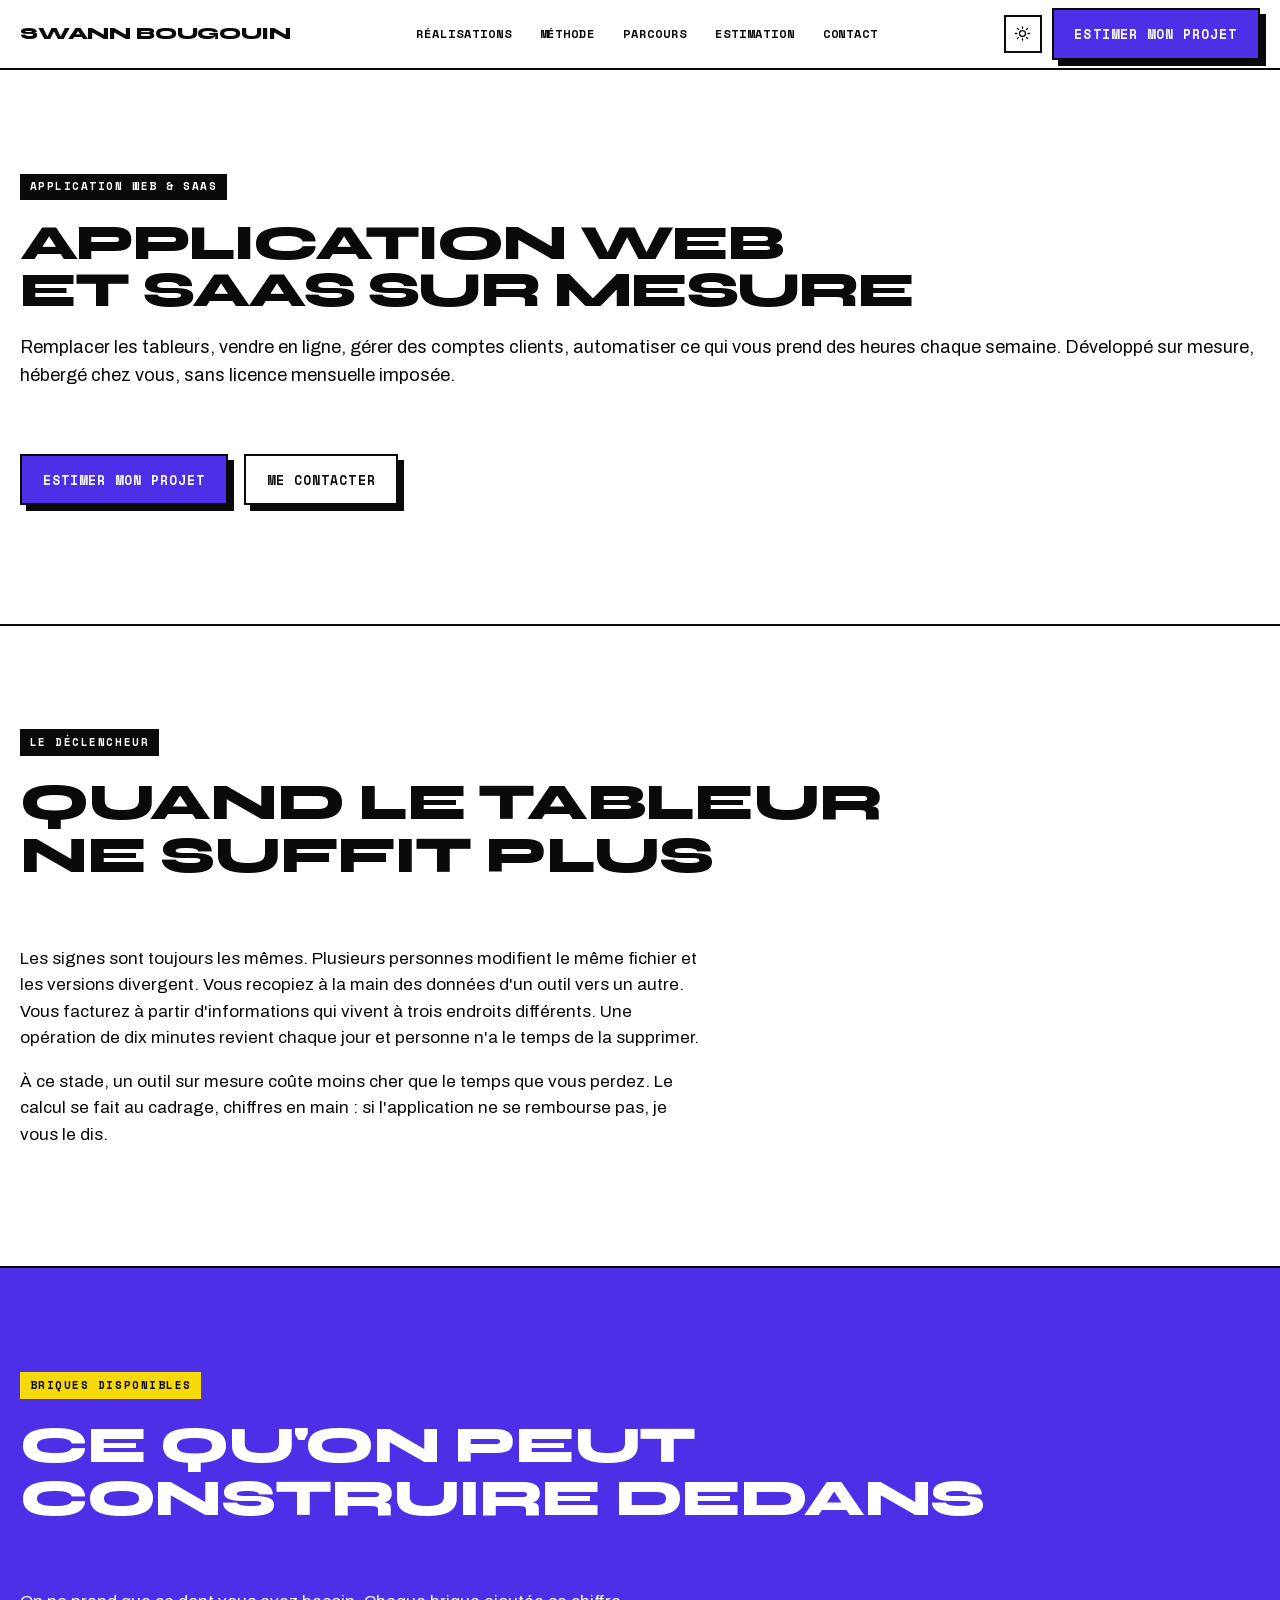
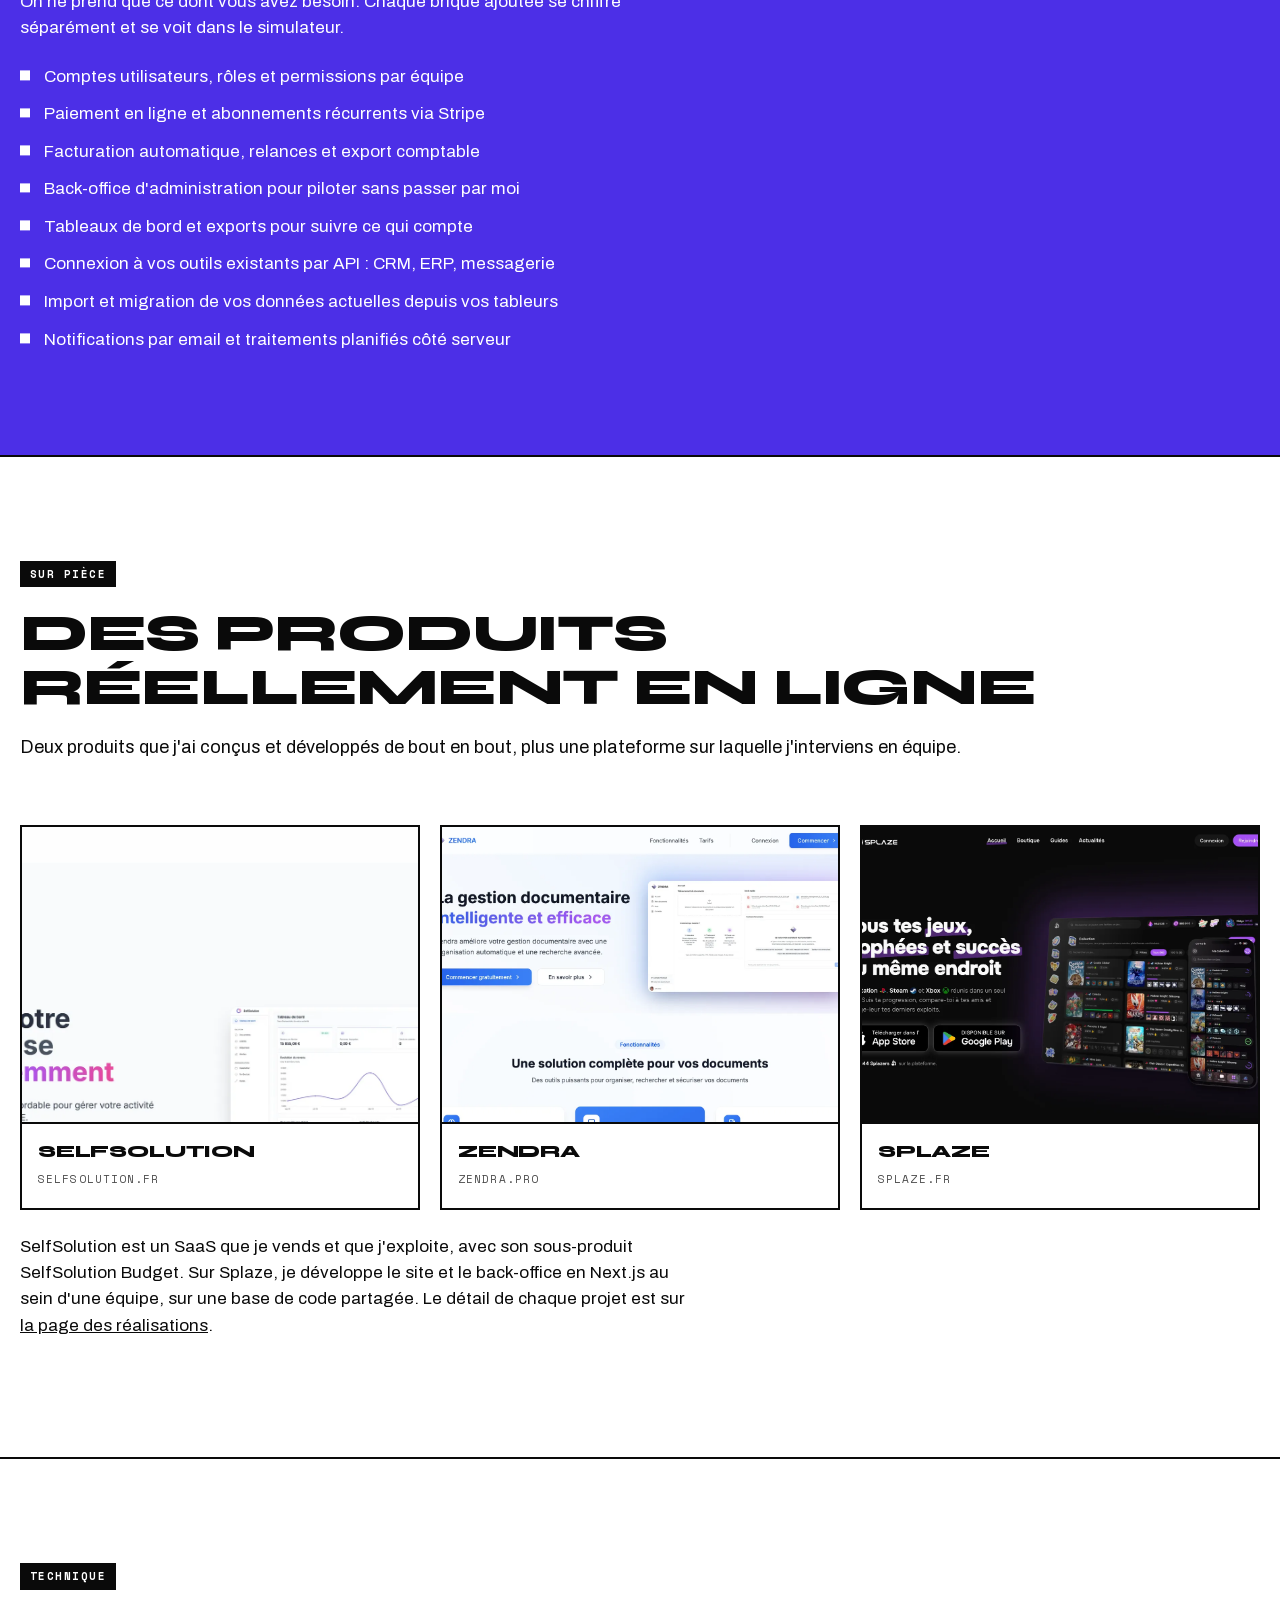
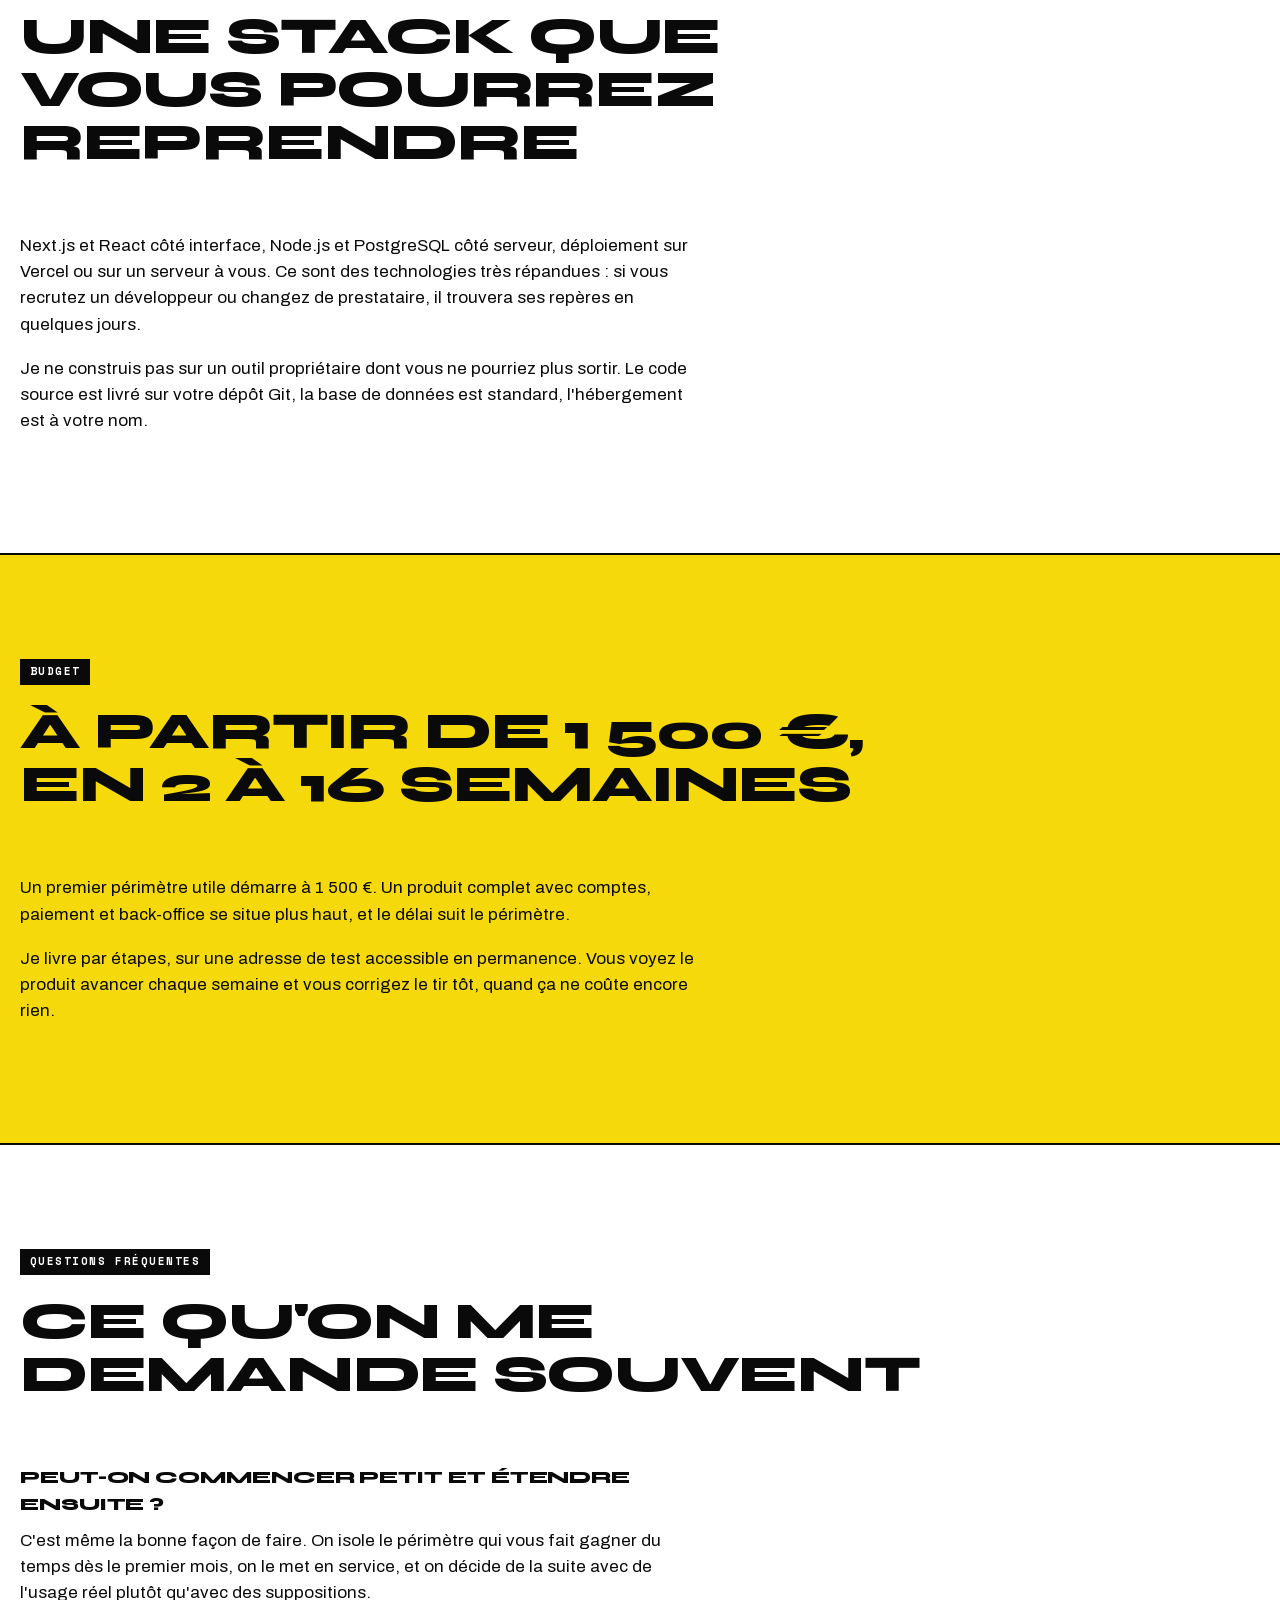
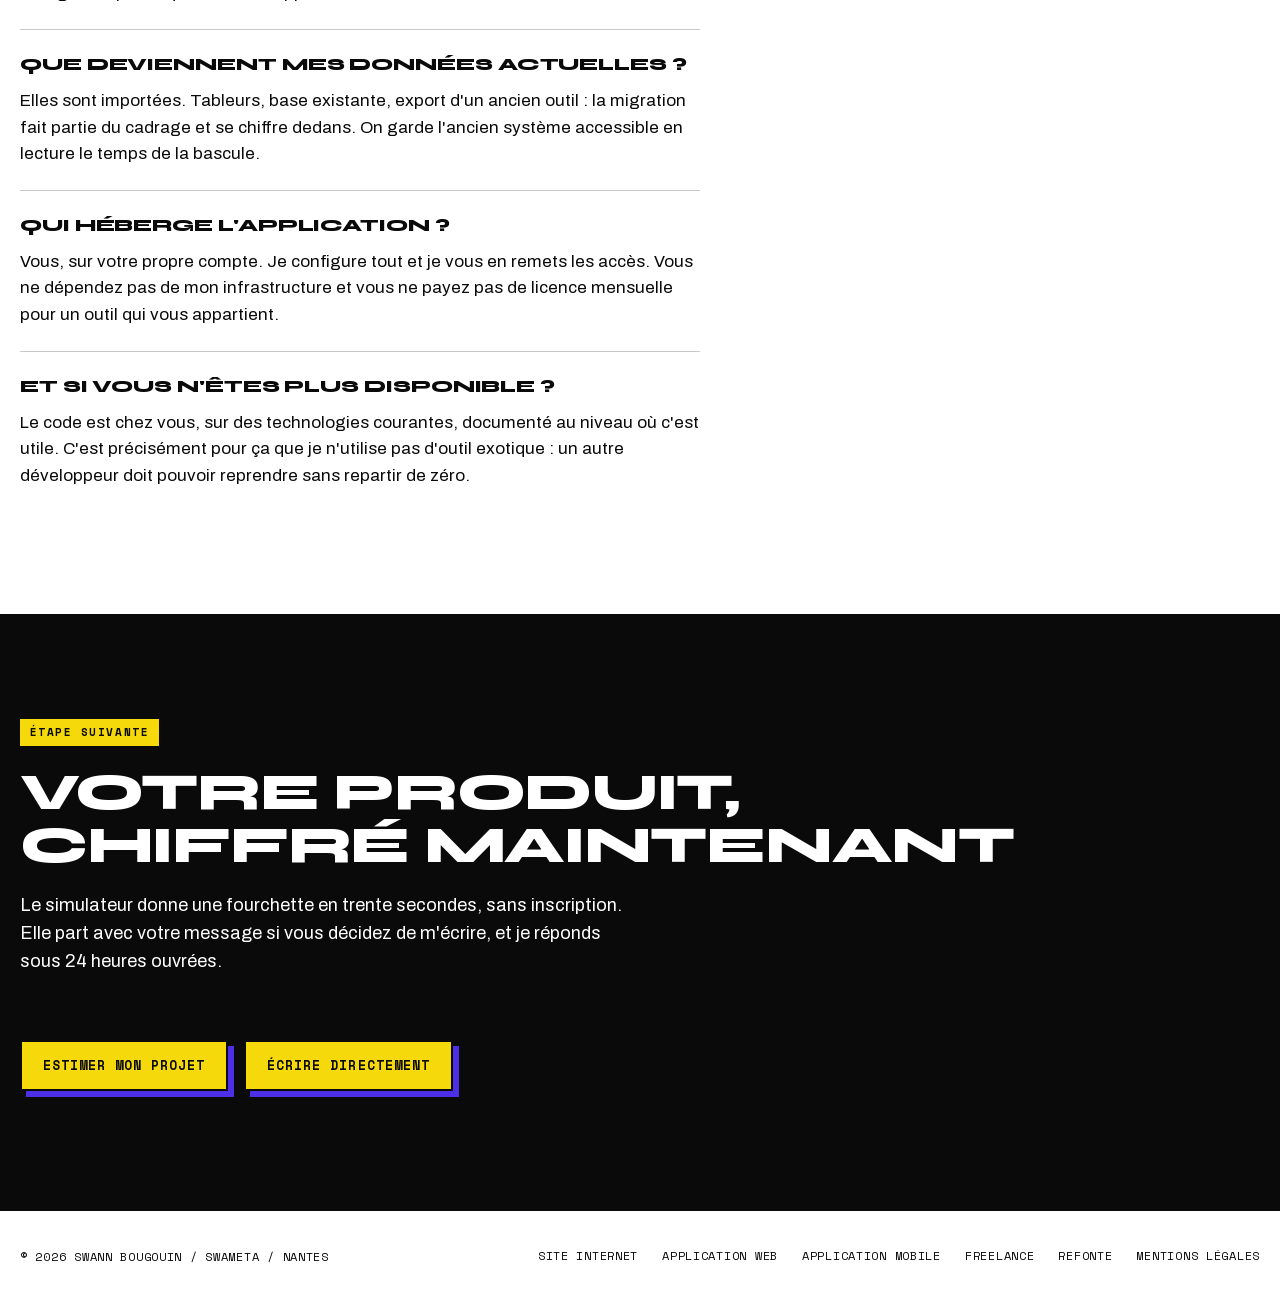
==== commit 0d8d61a2: "Ajoute quatre etudes de cas et le maillage vers les realisations" ====
--- a/creation-application-web-saas.html
+++ b/creation-application-web-saas.html
@@ -188,13 +188,13 @@
                 <img src="assets/img/selfsolution.webp" alt="Page d'accueil de SelfSolution" width="800" height="600" loading="lazy" decoding="async" />
                 <div class="site-body"><strong>SelfSolution</strong><span>selfsolution.fr</span></div>
               </a>
-              <a class="site" href="https://zendra.fr/" target="_blank" rel="noopener">
+              <a class="site" href="https://zendra.pro/" target="_blank" rel="noopener">
                 <img src="assets/img/zendra.webp" alt="Page d'accueil de Zendra" width="800" height="600" loading="lazy" decoding="async" />
-                <div class="site-body"><strong>Zendra</strong><span>zendra.fr</span></div>
+                <div class="site-body"><strong>Zendra</strong><span>zendra.pro</span></div>
               </a>
-              <a class="site" href="https://splaze.io/" target="_blank" rel="noopener">
+              <a class="site" href="https://splaze.fr/" target="_blank" rel="noopener">
                 <img src="assets/img/splaze.webp" alt="Page d'accueil de Splaze" width="800" height="600" loading="lazy" decoding="async" />
-                <div class="site-body"><strong>Splaze</strong><span>splaze.io</span></div>
+                <div class="site-body"><strong>Splaze</strong><span>splaze.fr</span></div>
               </a>
             </div>
             <p style="margin-top:1.5rem">
@@ -293,6 +293,7 @@
         <span>&copy; <span id="year">2026</span> Swann Bougouin / Swameta / Nantes</span>
         <nav aria-label="Pied de page">
           <a href="/creation-site-internet-nantes.html">Site internet</a>
+          <a href="/creation-application-web-saas.html">Application web</a>
           <a href="/developpeur-application-mobile.html">Application mobile</a>
           <a href="/developpeur-web-freelance-nantes.html">Freelance</a>
           <a href="/refonte-site-internet.html">Refonte</a>
--- a/assets/css/style.css
+++ b/assets/css/style.css
@@ -464,6 +464,9 @@
   padding-bottom: 0.15rem;
 }
 .case-link:hover { background: var(--violet); color: #ffffff; border-bottom-color: var(--ink); }
+.case-links { margin: 0; display: flex; flex-wrap: wrap; gap: 0.9rem 1.6rem; }
+.case-link-out { border-bottom-color: color-mix(in srgb, currentColor 35%, transparent); color: var(--muted); }
+.case-link-out:hover { color: #ffffff; }
 .case-shot { border: var(--rule-thick) solid var(--ink); box-shadow: var(--drop) var(--drop) 0 var(--violet); background: var(--paper); }
 .case-shot img { aspect-ratio: 16 / 10; object-fit: cover; object-position: top center; width: 100%; }
 .case-shot-duo img { aspect-ratio: 16 / 7.6; }
@@ -775,16 +778,16 @@
   border-top: var(--rule) solid currentColor;
 }
 .legal p { max-width: 68ch; }
-.legal-list { margin: 0; display: grid; gap: 0; max-width: 68ch; }
-.legal-list > div {
+.legal-list, .case-facts { margin: 0; display: grid; gap: 0; max-width: 68ch; }
+.legal-list > div, .case-facts > div {
   display: grid;
   grid-template-columns: minmax(0, 12rem) minmax(0, 1fr);
   gap: 0.35rem 1.5rem;
   padding-block: 0.7rem;
   border-top: 1px solid color-mix(in srgb, currentColor 22%, transparent);
 }
-.legal-list > div:first-child { border-top: 0; }
-.legal-list dt {
+.legal-list > div:first-child, .case-facts > div:first-child { border-top: 0; }
+.legal-list dt, .case-facts dt {
   font-family: var(--mono);
   font-size: 0.6875rem;
   letter-spacing: 0.12em;
@@ -792,7 +795,7 @@
   color: var(--muted);
   padding-top: 0.2rem;
 }
-.legal-list dd { margin: 0; }
+.legal-list dd, .case-facts dd { margin: 0; }
 .legal-back { margin-top: 2.5rem; display: flex; flex-wrap: wrap; gap: 1rem; }
 
 /* ---------- Pages d'entree par intention ---------- */
@@ -832,8 +835,12 @@
   margin-bottom: 0.6rem;
 }
 .faq dd { margin: 0; }
+
+/* ---------- Etudes de cas ---------- */
+.svc .case-shot { margin-top: 3rem; }
+.svc .case-facts { margin-top: 2.75rem; }
 @media (max-width: 600px) {
-  .legal-list > div { grid-template-columns: minmax(0, 1fr); }
+  .legal-list > div, .case-facts > div { grid-template-columns: minmax(0, 1fr); }
 }
 /* Le @ capitalise en Space Mono se lit comme un « a » : on garde la casse reelle. */
 .foot a[href^="mailto:"] { text-transform: none; letter-spacing: 0.04em; }
